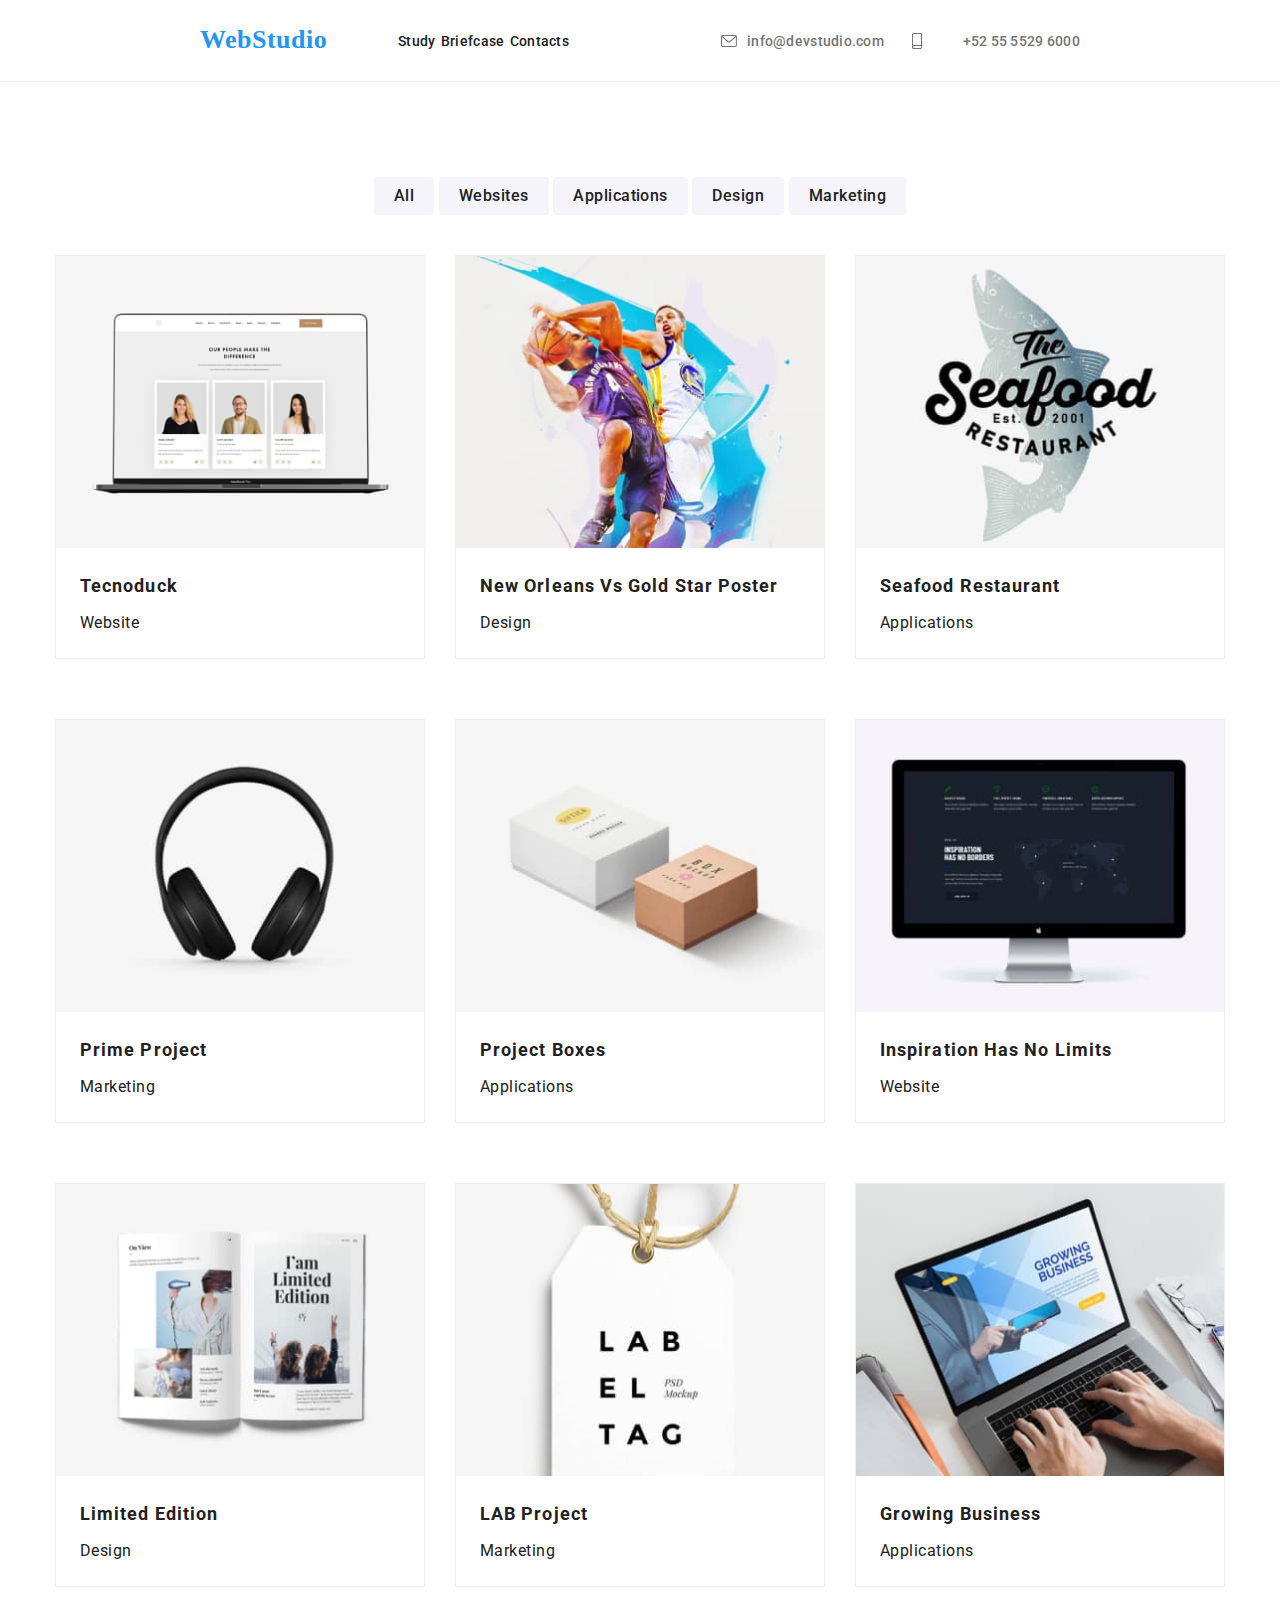
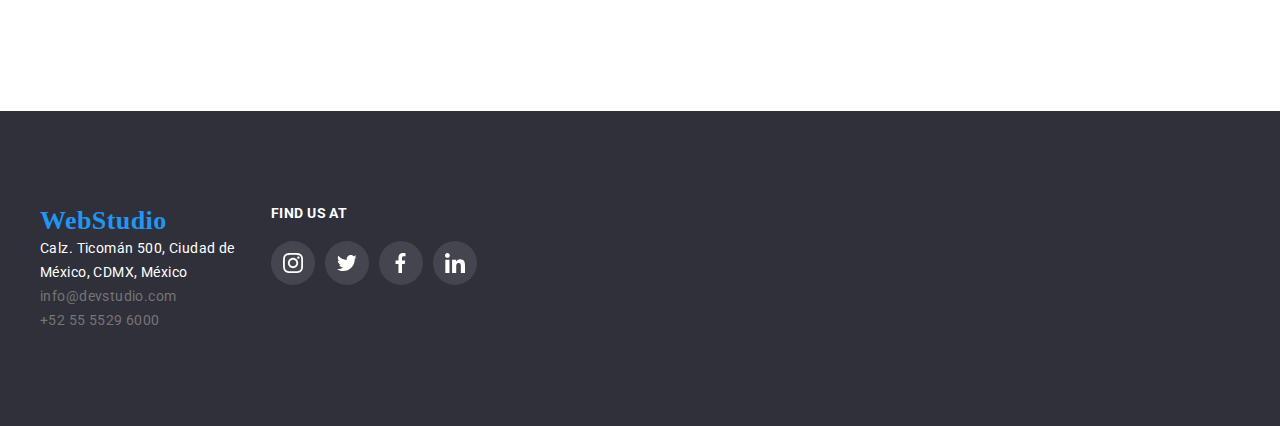
==== briefcase.html @ 15514d12 "first commit" ====
<!DOCTYPE html>
<html lang="es">
  <head>
    <meta charset="UTF-8" />
    <meta name="viewport" content="width=device-width, initial-scale=1.0" />
    <title>WebStudio</title>
    <!--Fuentes-->
    <link rel="preconnect" href="https://fonts.googleapis.com" />
    <link rel="preconnect" href="https://fonts.gstatic.com" crossorigin />
    <link
      href="https://fonts.googleapis.com/css2?family=Roboto:wght@400;500;700;900&display=swap"
      rel="stylesheet"
    />
    <!-- Normalize -->
    <link
      rel="stylesheet"
      href="https://cdnjs.cloudflare.com/ajax/libs/modern-normalize/1.0.0/modern-normalize.min.css"
    />
    <!--Externo-->
    <link rel="stylesheet" href="./css/modern-normalize.css" />
    <link rel="stylesheet" href="./css/styless.css" />
  </head>
  <body class="body">
    <header class="box-header">
      <div class="container">
        <nav>
          <a href="./index.html" class="logo">WebStudio</a>
        </nav>
        <ul class="menu-nav">
          <li>
            <a href="./Study.html" class="menu-list" rel="noopener noreferrer"
              >Study</a
            >
          </li>
          <li>
            <a
              href="./briefcase.html"
              class="menu-list"
              rel="noopener noreferrer"
              >Briefcase</a
            >
          </li>
          <li>
            <a
              href="./contacts.html"
              class="menu-list"
              rel="noopener noreferrer"
              >Contacts</a
            >
          </li>
        </ul>
        <ul class="contact-nav">
          <li class="nav-mail">
            <div class="contact-h">
              <svg width="16px" height="12px">
                <use href="./Img/icon.svg#icon-Sobre"></use>
              </svg>
            </div>
            <a href="mailto:info@devstudio.com" class="contact-h"
              >info@devstudio.com</a
            >
          </li>
          <li class="nav-cel">
            <div class="contact-h">
              <svg width="10px" height="16px">
                <use href="./Img/icon.svg#icon-Celular"></use>
              </svg>
            </div>
            <a href="phone:+52 55 5529 6000" class="contact-h"
              >+52 55 5529 6000</a
            >
          </li>
        </ul>
      </div>
    </header>
    <div class="line"></div>
    <main class="briefcase">
      <div class="container">
        <section class="nav-main">
          <ul>
            <li>
              <button class="buttons" type="button">All</button>
              <button class="buttons" type="button">Websites</button>
              <button class="buttons" type="button">Applications</button>
              <button class="buttons" type="button">Design</button>
              <button class="buttons" type="button">Marketing</button>
            </li>
          </ul>
        </section>
      </div>
      <div class="container">
        <section class="cards-main">
          <ul class="cards">
            <li class="cards-li">
              <div>
                <img src="./Img/web site.jpg" />
                <span class="card-overlap"
                  >Tecnoduck is a state-of-the-art coronavirus distribution
                  platform. Companies use this platform for digital espionage
                  and attacks on competitors' secure servers.</span
                >
              </div>
              <h3>Tecnoduck</h3>
              <p>Website</p>
            </li>
            <li class="cards-li">
              <img src="./Img/basquetball.jpg" width="370" height="294" />
              <h3>New Orleans vs Gold Star Poster</h3>
              <p>Design</p>
            </li>
            <li class="cards-li">
              <img src="./Img/seafood.jpg" width="370" height="294" />
              <h3>Seafood Restaurant</h3>
              <p>Applications</p>
            </li>
            <li class="cards-li">
              <img src="./Img/auriculares.jpg" width="370" height="294" />
              <h3>Prime project</h3>
              <p>Marketing</p>
            </li>
            <li class="cards-li">
              <img src=".//Img/box.jpg" width="370" height="294" />
              <h3>Project Boxes</h3>
              <p>Applications</p>
            </li>
            <li class="cards-li">
              <img src="./Img/pantalla pc.jpg" width="370" height="294" />
              <h3>Inspiration has no limits</h3>
              <p>Website</p>
            </li>
            <li class="cards-li">
              <img src="./Img/revista.jpg" width="370" height="294" />
              <h3>Limited edition</h3>
              <p>Design</p>
            </li>
            <li class="cards-li">
              <img src="./Img/etiqueta.jpg" width="370" height="294" />
              <h3>LAB project</h3>
              <p>Marketing</p>
            </li>
            <li class="cards-li">
              <img src="./Img/portatil.jpg" width="370" height="294" />
              <h3>Growing business</h3>
              <p>Applications</p>
            </li>
          </ul>
        </section>
      </div>
    </main>
    <footer class="box-footer">
      <div class="container">
        <section class="contact-footer">
          <a href="#" class="logo">WebStudio</a>
          <address>
            <ul>
              <li>
                <a
                  href="#"
                  class="contact-f1"
                  target="_blank"
                  rel="noopener noreferrer"
                  >Calz. Ticomán 500, Ciudad de México, CDMX, México</a
                >
              </li>
              <li>
                <a href="mailto:info@example.com" class="contact-f"
                  >info@devstudio.com</a
                >
              </li>
              <li>
                <a href="tel:+52 55 5529 6000" class="contact-f"
                  >+52 55 5529 6000</a
                >
              </li>
            </ul>
          </address>
        </section>
        <section class="icon-footer">
          <p>FIND US AT</p>
          <ul>
            <li>
              <div class=".icon-container">
                <svg width="20px" height="20px">
                  <use href="./Img/icon.svg#icon-Instagram2"></use>
                </svg>
              </div>
            </li>
            <li>
              <div class=".icon-container">
                <svg width="20px" height="20px">
                  <use href="./Img/icon.svg#icon-Twitter2"></use>
                </svg>
              </div>
            </li>
            <li>
              <div class=".icon-container">
                <svg width="20px" height="20px">
                  <use href="./Img/icon.svg#icon-Facebook2"></use>
                </svg>
              </div>
            </li>
            <li>
              <div class=".icon-container">
                <svg width="20px" height="20px">
                  <use href="./Img/icon.svg#icon-Linkedin2"></use>
                </svg>
              </div>
            </li>
          </ul>
        </section>
      </div>
    </footer>
  </body>
</html>
---- css/styless.css ----
*{
  margin: 0;
  padding: 0;
  list-style:none;
  box-sizing: border-box;
}

/* -------------------- prime styles -------------------- */

:root {
  --color-tex-primary: #212121;
  --color-text-secundary:#757575;
  --accent-color:#2196F3;
  --primary-background-color:#FFFFFF;
  --secundary-background-color: #2F303A;
  --color-icons:#AFB1B8;
  }

  .container{
    margin: 0 auto;
    width: 1200px;
    display: flex;
  }

section{
  width: 100%;
  padding: 94px 0px;
}

.icon-container{
  width: 44px;
  height: 44px;
  display: flex;
  align-content: center;
  justify-content: center;
  align-items: center;
  margin: 0 auto;
  border-radius: 50%;
}


/* -------------------- body -------------------- */

.body{
  font-family: 'Roboto', sans-serif;
  color: var(--color-tex-primary);
  background-color: var(--primary-background-color);
  font-size: 16px;
  letter-spacing: 0.03em;
}


.text{
  color: var(--color-text-secundary);
  font-family: 'Roboto';
  font-style: normal;
  font-weight: 400;
  font-size: 14px;
  line-height: 24px;
  letter-spacing: 0.03em;
}

/* -------------------- header -------------------- */

.box-header{
  display: flex;
  flex-direction: row;
  flex-wrap: nowrap;
  justify-content: center;
  align-items: center;
}

.box-header .container{
  margin: 25px 200px;
  display: flex;
  align-items: center;
  justify-content: space-between;
}

/*Logo*/

header .logo{
  font-family: 'Raleway';
  font-weight: 700;
  font-size: 26px;
  line-height: 1.19;
  text-decoration: none;
  color: var(--accent-color);
}

/* menu-nav*/

.menu-nav {
  font-family: 'Roboto';
  font-style: normal;
  font-weight: 500;
  font-size: 14px;
  line-height: 16px;
  letter-spacing: 0.02em;
  width:30%;
  height: 16px;
  display: flex;
  justify-content: space-around;
  align-items: center;
  width: 20%;
  height: 31px;
  left: 0;
}


.menu-list{
  color: var(--color-tex-primary);
  text-decoration: none;
}

.menu-list:hover{
  color: var(--accent-color);
}

.menu-list:focus{
  color: var(--accent-color);
}


/*contact nav*/

.contact-nav {
  font-family: 'Roboto';
  font-style: normal;
  font-weight: 500;
  font-size: 14px;
  line-height: 16px;
  letter-spacing: 0.02em;
  width:50%;
  height: 16px;
  display: flex;
  flex-direction: row;
  flex-wrap: nowrap;
  justify-content: flex-end;
}

.nav-mail{
  font-family: 'Roboto';
  font-style: normal;
  font-weight: 500;
  font-size: 14px;
  line-height: 16px;
  letter-spacing: 0.02em;
  width: 161px;
  display: flex;
  justify-content: space-between;
  margin-right: 30px;
}

.nav-cel{
  font-family: 'Roboto';
  font-style: normal;
  font-weight: 500;
  font-size: 14px;
  line-height: 16px;
  letter-spacing: 0.02em;
  width: 168px;
  display: flex;
  justify-content: space-between;
}

.contact-h svg{
  margin-right: 10px;
}


.contact-h{
  color: var(--color-text-secundary);
  fill: #757575;
  text-decoration: none;
  display: flex;
  align-items: center;
}

.contact-h:hover{
  color:var(--accent-color);
  fill: var(--accent-color);
} 


/* -------------------- line -------------------- */

.line {
  border-top: 1px solid rgba(236, 236, 236, 1);
  height: 2px;
}

/* -------------------- main -------------------- */

.box-main{
  display: flex;
  flex-direction: column;
  flex-wrap: nowrap;
  align-items: flex-start;
}

main h1{
  font-family: 'Roboto';
  font-style: normal;
  font-weight: 900;
  font-size: 44px;
  line-height: 60px;
  text-align: center;
  letter-spacing: 0.06em;
}

main h2 {
  font-family: 'Roboto';
  font-style: normal;
  font-weight: 700;
  font-size: 36px;
  line-height: 42px;
  text-align: center;
  letter-spacing: 0.03em;
  }

/* EFFECTIVE SOLUTIONS FOR YOUR BUSINESS*/


.main-tittle{
  color: var(--primary-background-color);
  background: rgba(47, 48, 58, 0.4);
  background-image: url(../Img/Teams.jpg);
  background-repeat: no-repeat;
  background-size:cover;
  height: 600px;
  display: flex;
  align-items: center;
  text-align: center;
}

.tittle{
  width: 1200px;
  padding: 0px 250px;
}

.button{
  cursor: pointer;
  color: var(--primary-background-color);
  background-color: var(--accent-color);
  border-radius: 4px;
  border:rgba(33, 150, 243, 1);
  width: 197px;
  height: 30px;
  font-family: 'Roboto';
  font-style: normal;
  font-weight: 700;
  font-size: 16px;
  line-height: 1.87;
  margin-top: 30px;
}

/*Nuestras ventajas*/

.main-advantages{
  display: flex;
  justify-content: space-between;
  align-items: center;
  flex-direction: column;
}
.main-advantages .container {
  margin: 0px 200px;
}

.main-advantages .icon {
  width: 270px;
  height: 120px;
  background-color:  #F5F4FA;
  border-radius: 4px;
  padding: 25px 100px;
  margin-bottom: 30px;
}

.ul-advantages{
  display: flex;
  flex-wrap:nowrap;
  justify-content:space-between;
}

.li-advantages {
  margin: 15px;
  width: 270px;
}

.title-advantages{
  color: var(--color-tex-primary);
  text-transform: uppercase;
  font-family: 'Roboto';
  font-style: normal;
  font-weight: 700;
  font-size: 14px;
  line-height: 16px;
  letter-spacing: 0.03em;
  text-transform: uppercase;
}

main p.text{
  padding-top: 10px;
}

.li-advantages svg{
  display: flex;
  align-content: center;
  justify-content: center;
  align-items: center;
}

/*What do we do*/

.main-what .container{
  margin-top: 50px;
}

.ul-what{
  width: 1200px;
  display: flex;
  flex-direction: row;
  justify-content: space-between;
}

.li-what div{
  width: 373.16px;
  height: 323.7px;
  overflow: hidden;
  position: relative;
  z-index: 0;
}

.li-what .tittle-img{
  width: 370px;
  height: 70px;
  left: 215px;
  top: 1435px;
  font-family: 'Roboto';
  font-style: normal;
  font-weight: 700;
  font-size: 14px;
  line-height: 16px;
  text-align: center;
  letter-spacing: 0.03em;
  text-transform: uppercase;
  color: var(--primary-background-color);
  background: rgba(47, 48, 58, 0.8);
  padding: 27px 70px;
  position: absolute;
  z-index: 1;
}


/*Our team*/

.main-our{
  background-color:rgba(245, 244, 250, 1);
  display: flex;
  justify-content: center;
  align-items: center;
  flex-direction: column;
}

.main-our .container{
  margin: 50px 200px 0px 200px ;
}

.main-our .info-team {
  width: 1200px;
  display: flex;
  justify-content: space-between;
}

.info-team {
  background-color: var(--primary-background-color);
  text-align: center;
  list-style: none;
  box-shadow: 0px 2px 1px -1px rgba(0, 0, 0, 0.2),
  0px 1px 1px 0px rgba(0, 0, 0, 0.14), 0px 1px 3px 0px rgba(0, 0, 0, 0.12);
  border: 1px solid #eeeeee;
  cursor: pointer;
}

.main-our h3 {
  margin: 20px 0 10px 0;
}

.main-our .icon-redes{
  width: 206px;
  display: flex;
  flex-direction: row;
  align-items: center;
  justify-content: space-around;
  margin: 16px 32px 30px 32px;
}

.main-our .icon-container{
  fill: var(--color-icons);
}

.main-our .icon-container:hover{
  background: var(--accent-color);
  fill: var(--primary-background-color);
}

/*Regular Clients*/

.regular-clients{
  padding: 59px 0px 159px 0px;
  display: flex;
  flex-direction: column;
}

.regular-clients ul{
  margin-top: 44.02px;
  width: 1200px;
  display: flex;
  flex-wrap: nowrap;
  justify-content: space-between;
}

.regular-clients li{
  width: 170px;
  height: 81px;
  border: 1px solid var(--color-icons);
  border-radius: 4px;
  fill: var(--color-icons);

  display: flex;
  align-content: center;
  justify-content: center;
  align-items: center;
  margin: 0 auto;
}

.regular-clients li:hover{
  border: 1px solid var(--accent-color);
  fill: var(--accent-color);
}

/* -------------------- footer -------------------- */

.box-footer{
  background-color: var(--secundary-background-color);
  color:var(--primary-background-color);
  text-decoration: none;
  font-style: normal;
  font-weight: 400;
  font-size: 14px;
  line-height: 24px;
  letter-spacing: 0.03em;
  list-style: none;
  display: flex;
  flex-direction: row;
  justify-content: flex-start;
  }

/*contact-footer*/

.contact-footer{
  width: 231px;
  display: flex;
  flex-direction: column;
  justify-content: flex-start;
}

footer .logo{
  font-family: 'Raleway';
  font-weight: 700;
  font-size: 26px;
  line-height: 1.2;
  text-decoration: none;
  color: var(--accent-color);
}

.contact-f1{
  text-decoration: none;
  color:var(--primary-background-color);
}

.contact-f1:hover{
  color:var(--accent-color);
}

.contact-f{
  text-decoration: none;
  color:var(--color-text-secundary);
}

.contact-f:hover{
  color:var(--accent-color);
} 

/*Find us at*/

.icon-footer{
  width: 206px;
  display: flex;
  flex-direction: column;
  justify-content: flex-start;
}

.icon-footer p{
  font-family: 'Roboto';
  font-style: normal;
  font-weight: 700;
  font-size: 14px;
  line-height: 16px;
  letter-spacing: 0.03em;
  text-transform: uppercase;
  padding-bottom: 20px;
  color: var(--primary-background-color);
}

.icon-footer ul{
  width: 206px;
  display: flex;
  flex-direction: row;
  align-items: center;
  justify-content: space-between;
}

.\.icon-container{
  width: 44px;
  height: 44px;
  background: rgba(255, 255, 255, 0.1);
  border-radius: 50%;
  fill: var(--primary-background-color);
  display: flex;
  flex-direction: row;
  align-items: center;
  justify-content: center;
}

.\.icon-container:hover{
background: var(--accent-color);
fill: var(--primary-background-color);
}

/* -------------------- BRIEFCASE -------------------- */

.briefcase {
  display: flex;
  flex-direction: column;
  align-items: center;
  align-content: center;
}

.briefcase .nav-main{
  display: flex;
  justify-content: center;
  padding-bottom: 0px;
}

.cards-main{
  padding-top: 10px;
}

.buttons{
  cursor: pointer;
  background: rgba(245, 244, 250, 1);
  color:var(--color-tex-primary);
  border-radius: 4px;
  border: 0;
  padding: 6px 20px;
  font-family: 'Roboto';
  font-style: normal;
  font-weight: 500;
  font-size: 16px;
  line-height: 1.62;
  text-align: center;
  letter-spacing: 0.03em;
}

.buttons:visited{
  background-color: var(--accent-color);
  color:var(--primary-background-color);  
}

.buttons:hover{
  background-color: var(--accent-color);
  color:var(--primary-background-color);
}

.briefcase .cards {
  display: inline-flex;
  flex-direction: row;
  flex-wrap: wrap;
  justify-content: space-around;
}

.cards-li {
  width: 370px;
  height: 404px;
  left: 647px;
  top: 263px;
  background-color: var(--primary-background-color);
  border: 1px solid #EEEEEE;
  margin: 30px 0px;
  display: flex;
  flex-direction: column;
}

.cards-li:hover {
  box-shadow: 0px 2px 1px -1px rgba(0, 0, 0, 0.2),
    0px 1px 1px 0px rgba(0, 0, 0, 0.14), 0px 1px 3px 0px rgba(0, 0, 0, 0.12);
  border: 1px solid #eeeeee;
  cursor: pointer;
}

.cards-li h3{
  font-family: 'Roboto';
  font-style: normal;
  font-weight: 700;
  font-size: 18px;
  line-height: 36px;
  text-transform: capitalize;
  text-align:justify;
  width: 322px;
  height: 36px;
  left: calc(50% - 322px/2 - 400px);
  top: calc(50% - 36px/2 - 334px);
  letter-spacing: 0.06em;
  margin: 20px 24px 2px 24px;
}

.cards-li p{
  font-family: 'Roboto';
  font-style: normal;
  font-weight: 400;
  font-size: 16px;
  line-height: 30px;
  letter-spacing: 0.03em;
  width: 322px;
  height: 30px;
  left: calc(50% - 322px/2 - 400px);
  top: calc(50% - 30px/2 - 297px);
  margin: 2px 24px 20px 24px;;
}

.cards-li div{
  width: 370px;
  height: 294px;
  overflow: hidden;
  position: relative;
}

.cards-li .card-overlap{
  width: 370px;
  height: 294px;
  font-family: 'Roboto';
  font-style: normal;
  font-weight: 400;
  font-size: 18px;
  line-height: 28px;
  letter-spacing: 0.03em;
  color: var(--primary-background-color);
  background: rgba(33, 150, 243, 0.9);
  padding: 63px 24px;
  position: absolute;
}

.cards-li:hover .card-overlap{
  top: 0;
  transition: 250ms;
  transition-timing-function: cubic-bezier(0.4, 0, 0.2, 1);
}
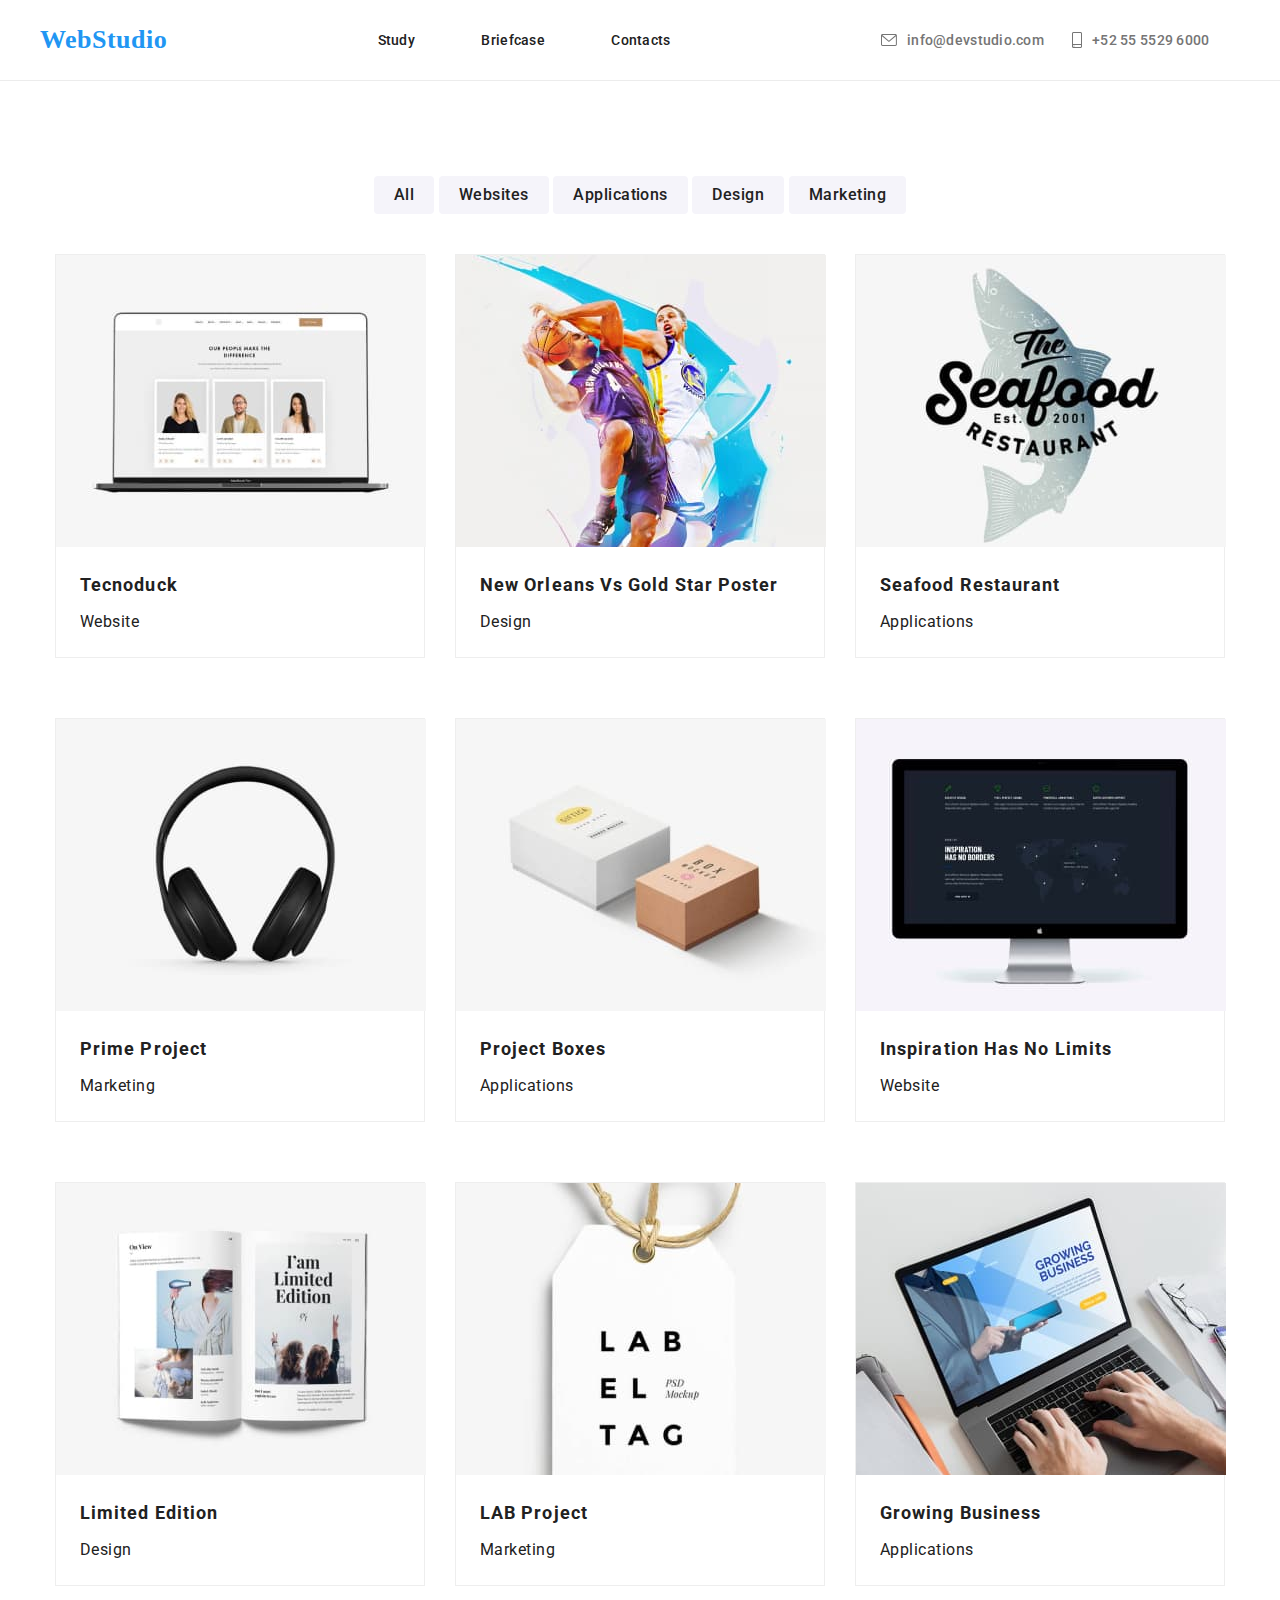
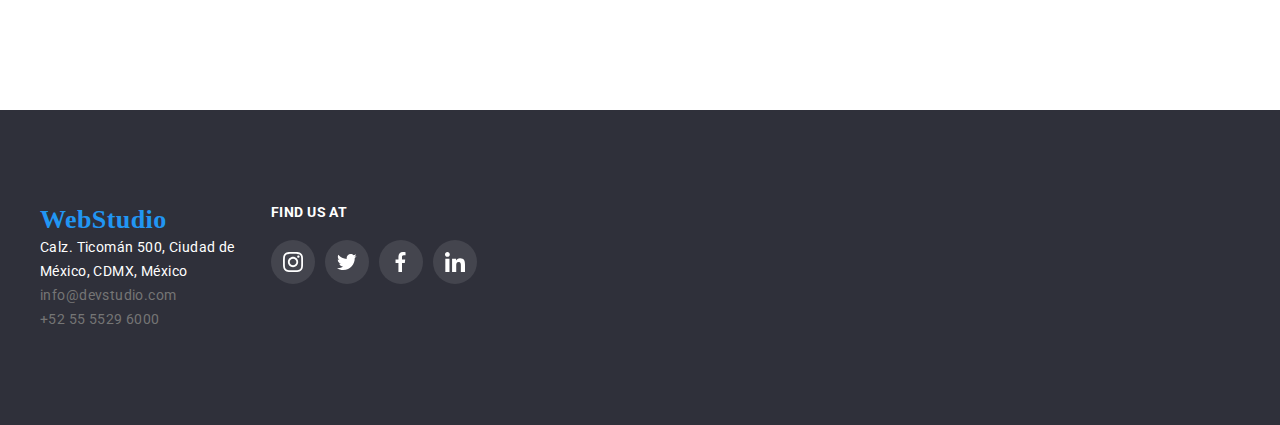
==== commit e51ee6ff: "cambios" ====
--- a/briefcase.html
+++ b/briefcase.html
@@ -28,7 +28,7 @@
         </nav>
         <ul class="menu-nav">
           <li>
-            <a href="./Study.html" class="menu-list" rel="noopener noreferrer"
+            <a href="./index.html" class="menu-list" rel="noopener noreferrer"
               >Study</a
             >
           </li>
@@ -55,20 +55,20 @@
               <svg width="16px" height="12px">
                 <use href="./Img/icon.svg#icon-Sobre"></use>
               </svg>
+              <a href="mailto:info@devstudio.com" class="contact-h"
+                >info@devstudio.com</a
+              >
             </div>
-            <a href="mailto:info@devstudio.com" class="contact-h"
-              >info@devstudio.com</a
-            >
           </li>
           <li class="nav-cel">
             <div class="contact-h">
               <svg width="10px" height="16px">
                 <use href="./Img/icon.svg#icon-Celular"></use>
               </svg>
+              <a href="phone:+52 55 5529 6000" class="contact-h"
+                >+52 55 5529 6000</a
+              >
             </div>
-            <a href="phone:+52 55 5529 6000" class="contact-h"
-              >+52 55 5529 6000</a
-            >
           </li>
         </ul>
       </div>
@@ -104,42 +104,66 @@
               <p>Website</p>
             </li>
             <li class="cards-li">
-              <img src="./Img/basquetball.jpg" width="370" height="294" />
+              <div>
+                <img src="./Img/basquetball.jpg" />
+                <span class="card-overlap">....</span>
+              </div>
               <h3>New Orleans vs Gold Star Poster</h3>
               <p>Design</p>
             </li>
             <li class="cards-li">
-              <img src="./Img/seafood.jpg" width="370" height="294" />
+              <div>
+                <img src="./Img/seafood.jpg" />
+                <span class="card-overlap">....</span>
+              </div>
               <h3>Seafood Restaurant</h3>
               <p>Applications</p>
             </li>
             <li class="cards-li">
-              <img src="./Img/auriculares.jpg" width="370" height="294" />
+              <div>
+                <img src="./Img/auriculares.jpg" />
+                <span class="card-overlap">....</span>
+              </div>
               <h3>Prime project</h3>
               <p>Marketing</p>
             </li>
             <li class="cards-li">
-              <img src=".//Img/box.jpg" width="370" height="294" />
+              <div>
+                <img src=".//Img/box.jpg" />
+                <span class="card-overlap">....</span>
+              </div>
               <h3>Project Boxes</h3>
               <p>Applications</p>
             </li>
             <li class="cards-li">
-              <img src="./Img/pantalla pc.jpg" width="370" height="294" />
+              <div>
+                <img src="./Img/pantalla pc.jpg" />
+                <span class="card-overlap">....</span>
+              </div>
               <h3>Inspiration has no limits</h3>
               <p>Website</p>
             </li>
             <li class="cards-li">
-              <img src="./Img/revista.jpg" width="370" height="294" />
+              <div>
+                <img src="./Img/revista.jpg" />
+                <span class="card-overlap">....</span>
+              </div>
               <h3>Limited edition</h3>
               <p>Design</p>
             </li>
             <li class="cards-li">
-              <img src="./Img/etiqueta.jpg" width="370" height="294" />
+              <div>
+                <img src="./Img/etiqueta.jpg" />
+                <span class="card-overlap">....</span>
+              </div>
               <h3>LAB project</h3>
               <p>Marketing</p>
             </li>
             <li class="cards-li">
-              <img src="./Img/portatil.jpg" width="370" height="294" />
+              <div>
+                <img src="./Img/portatil.jpg" />
+                <span class="card-overlap">....</span>
+              </div>
               <h3>Growing business</h3>
               <p>Applications</p>
             </li>
--- a/css/styless.css
+++ b/css/styless.css
@@ -71,7 +71,7 @@
 }
 
 .box-header .container{
-  margin: 25px 200px;
+  height: 80px;
   display: flex;
   align-items: center;
   justify-content: space-between;
@@ -91,36 +91,44 @@
 /* menu-nav*/
 
 .menu-nav {
+  position: relative;
   font-family: 'Roboto';
   font-style: normal;
   font-weight: 500;
   font-size: 14px;
   line-height: 16px;
   letter-spacing: 0.02em;
-  width:30%;
-  height: 16px;
-  display: flex;
-  justify-content: space-around;
-  align-items: center;
-  width: 20%;
-  height: 31px;
+  width: 293px;
+  display: flex;
+  justify-content: space-between;
+  align-items: center;
+  height: 80px;
   left: 0;
 }
 
-
-.menu-list{
+.menu-list {
+  height: 80px;
   color: var(--color-tex-primary);
   text-decoration: none;
 }
 
-.menu-list:hover{
+.menu-list:hover,
+.menu-list:focus {
   color: var(--accent-color);
 }
 
-.menu-list:focus{
-  color: var(--accent-color);
-}
-
+.menu-list:hover::after{
+  position: absolute;
+  content: "";
+  left: 0;
+  display: inline-block;
+  align-content: center;
+  bottom: -1px;
+  width: 48px;
+  height: 4px;
+  background-color: var(--accent-color);
+  border-radius: 2px;
+}
 
 /*contact nav*/
 
@@ -131,7 +139,6 @@
   font-size: 14px;
   line-height: 16px;
   letter-spacing: 0.02em;
-  width:50%;
   height: 16px;
   display: flex;
   flex-direction: row;
@@ -167,7 +174,6 @@
 .contact-h svg{
   margin-right: 10px;
 }
-
 
 .contact-h{
   color: var(--color-text-secundary);
@@ -230,13 +236,15 @@
   background-size:cover;
   height: 600px;
   display: flex;
+  flex-direction: row;
   align-items: center;
   text-align: center;
 }
 
-.tittle{
-  width: 1200px;
-  padding: 0px 250px;
+.main-tittle .container{
+  display: flex;
+  flex-direction: column;
+  align-items: center;
 }
 
 .button{
@@ -255,6 +263,35 @@
   margin-top: 30px;
 }
 
+/*modal*/
+
+.backdrop .is-hidden{
+  visibility: hidden;
+  opacity: 0;
+  pointer-events: none;
+}
+
+.backdrop{
+  position: absolute;
+  width: 528px;
+  height: 581px;
+  left: 536px;
+  top: 221px;
+  background-color: #757575;
+  opacity: 1;
+  visibility: visible;
+  transition:opacity 250ms cubic-bezier(0.4, 0, 0.2, 1), visibility 250ms cubic-bezier(0.4, 0, 0.2, 1);
+}
+
+
+
+
+
+
+
+
+
+
 /*Nuestras ventajas*/
 
 .main-advantages{
@@ -323,34 +360,24 @@
   justify-content: space-between;
 }
 
-.li-what div{
-  width: 373.16px;
-  height: 323.7px;
-  overflow: hidden;
+.ul-what img{
+  width: 370px;
+  height: 294px;
+}
+
+.title-img {
   position: relative;
-  z-index: 0;
-}
-
-.li-what .tittle-img{
+  bottom: 70px;
   width: 370px;
   height: 70px;
-  left: 215px;
-  top: 1435px;
   font-family: 'Roboto';
   font-style: normal;
   font-weight: 700;
-  font-size: 14px;
-  line-height: 16px;
+  line-height: 70px;
   text-align: center;
-  letter-spacing: 0.03em;
-  text-transform: uppercase;
-  color: var(--primary-background-color);
+  color: white;
   background: rgba(47, 48, 58, 0.8);
-  padding: 27px 70px;
-  position: absolute;
-  z-index: 1;
-}
-
+}
 
 /*Our team*/
 
@@ -547,17 +574,17 @@
   align-content: center;
 }
 
-.briefcase .nav-main{
+.briefcase .nav-main {
   display: flex;
   justify-content: center;
   padding-bottom: 0px;
 }
 
-.cards-main{
+.cards-main {
   padding-top: 10px;
 }
 
-.buttons{
+.buttons {
   cursor: pointer;
   background: rgba(245, 244, 250, 1);
   color:var(--color-tex-primary);
@@ -573,12 +600,13 @@
   letter-spacing: 0.03em;
 }
 
-.buttons:visited{
+.buttons:visited {
   background-color: var(--accent-color);
   color:var(--primary-background-color);  
 }
 
-.buttons:hover{
+.buttons:hover,
+.buttons:focus {
   background-color: var(--accent-color);
   color:var(--primary-background-color);
 }
@@ -659,45 +687,45 @@
   background: rgba(33, 150, 243, 0.9);
   padding: 63px 24px;
   position: absolute;
+  transform: translatey(100%); /* % positivo es de abajo hacia arriba en el eje y*/
 }
 
 .cards-li:hover .card-overlap{
   top: 0;
   transition: 250ms;
   transition-timing-function: cubic-bezier(0.4, 0, 0.2, 1);
-}
-
-
-
-
-
-
-
-
-
-
-
-
-
-
-
-
-
-
-
-
-
-
-
-
-
-
-
-
-
-
-
-
-
-
-
+  transform: translatey(0);
+}
+
+
+
+
+
+
+
+
+
+
+
+
+
+
+
+
+
+
+
+
+
+
+
+
+
+
+
+
+
+
+
+
+
